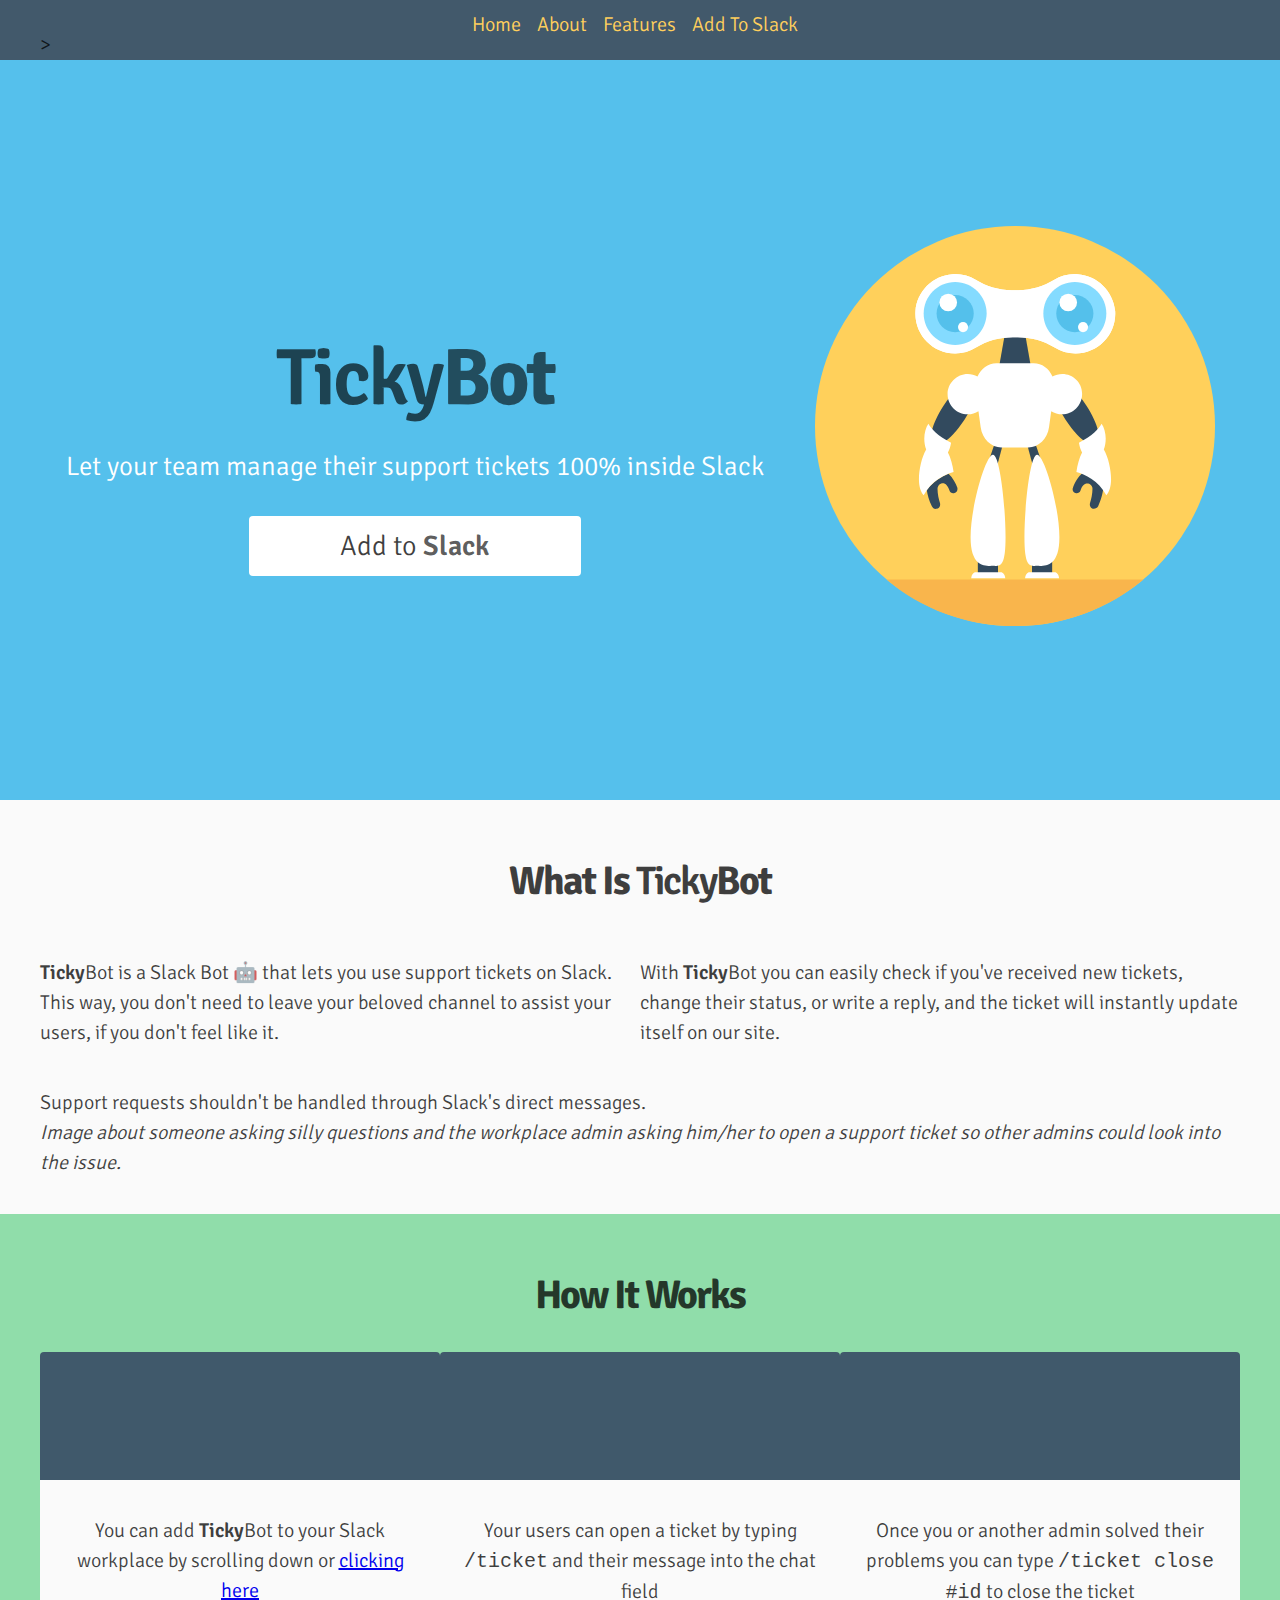
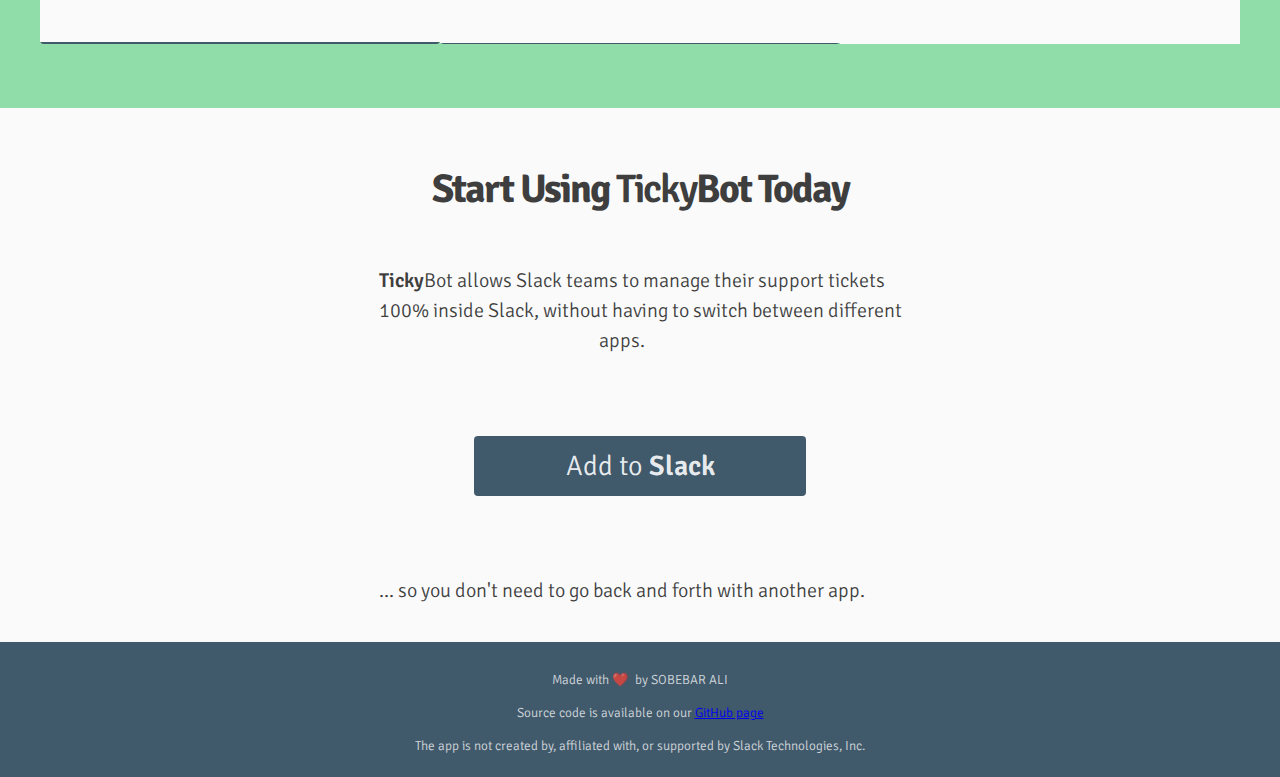
==== index.html @ decb024f "Rename TickyBot.html to index.html" ====
<!DOCTYPE html>
<html lang="en">
<head>
  <meta charset="UTF-8">
  <meta name="viewport" content="width=device-width, initial-scale=1.0">
  <meta http-equiv="X-UA-Compatible" content="ie=edge">
  <link rel="stylesheet" href="./style.css">
  <link rel="stylesheet" href="https://fonts.googleapis.com/css?family=Signika:300,600">
  <title>TickyBot</title>
</head>
  
<body>
  <!-- Navigation Bar -->
 <header>
    <nav class="main-nav">
        <div class="container">
          <ul>
            <li><a href="#home">Home</a></li>
            <li><a href="#about">About</a></li>
            <li><a href="#features">Features</a></li>
            <li><a href="#">Add To Slack</a></li>
          </ul
        </div>>
     </nav>
 </header>

 <!-- Section -TickyBot -->
 <main>
  <section class="page bot" id="home">
    <div class="container container--flex">
      <div class="bot__description">
        <h1>
          <strong>Ticky</strong>Bot</h1>
        <p class="slogan">Let your team manage their support tickets 100%&nbsp;inside&nbsp;Slack</p>
        <a class="btn-cta btn-cta--light" href="https://slack.com/oauth/authorize?client_id=39189849459.249480535796&scope=commands,bot,users%2Eprofile%3Aread,im%3Aread,chat%3Awrite%3Abot,team%3Aread">
          <img src="./5e594ad76535670e7f227f79c6b72799.png" alt="">
          <span>Add to
            <strong>Slack</strong>
          </span>
        </a>
      </div>
      <div class="hero__bot">
        <svg version="1.1" xmlns="http://www.w3.org/2000/svg" xmlns:xlink="http://www.w3.org/1999/xlink" x="0px" y="0px" viewBox="0 0 508 508"
          width="400px" height="400px">
          <circle style="fill:#FFD05B;" cx="254" cy="254" r="254" />
          <path style="fill:#F9B54C;" d="M90.8,448.8C134.8,486,191.6,508,254,508s118.8-22.4,163.2-59.2H90.8z" />
          <g>
            <polygon style="fill:#324A5E;" points="241.2,136.8 234,177.6 274,177.6 266.8,136.8" />
            <polygon style="fill:#324A5E;" points="288,300.4 276,302 268,272 278,270.8" />
            <polygon style="fill:#324A5E;" points="220,300.4 232,302 240,272 230,270.8" />
            <rect x="275.6" y="422.4" style="fill:#324A5E;" width="25.6" height="18.4" />
          </g>
          <path style="fill:#FFFFFF;" d="M310,447.2c-0.4-4.4-2.8-7.6-5.6-7.6h-32c-2.8,0-5.2,3.2-5.6,7.6H310z" />
          <rect x="206.8" y="422.4" style="fill:#324A5E;" width="25.6" height="18.4" />
          <g>
            <path style="fill:#FFFFFF;" d="M241.6,447.2c-0.4-4.4-2.8-7.6-5.6-7.6h-32c-2.8,0-5.2,3.2-5.6,7.6H241.6z" />
            <path style="fill:#FFFFFF;" d="M197.6,395.2c0,39.2,19.6,36.4,28.4,36.4c8.8,0,16,2.8,16-36.4s-7.2-104.8-16-104.8
            C216.8,290.4,197.6,356.4,197.6,395.2z" />
            <path style="fill:#FFFFFF;" d="M310.4,395.2c0,39.2-19.6,36.4-28.4,36.4s-16,2.8-16-36.4s7.2-104.8,16-104.8
            C291.2,290.4,310.4,356.4,310.4,395.2z" />
          </g>
          <g class="head">
            <path id="SVGCleanerId_0" style="fill:#FFFFFF;" d="M333.6,61.2c-10.8-0.8-21.2,2-29.6,7.2c-14,8.4-29.6,13.2-45.6,13.2h-8.8
              c-16,0-32-4.8-45.6-13.2c-8.4-5.2-18.8-8-29.6-7.2c-24.8,1.6-45.2,22-46.8,46.8c-2,29.2,21.2,54,50.4,54c9.6,0,18.8-2.8,26.4-7.6
              c14-8.8,30.4-13.2,46.8-13.2h6.4c16.4,0,32.8,4.4,46.8,13.2c7.6,4.8,16.8,7.6,26.4,7.6c29.2,0,52.4-24.4,50.4-54
              C378.8,82.8,358.4,62.8,333.6,61.2z" />
            <path id="SVGCleanerId_0_1_" style="fill:#FFFFFF;" d="M333.6,61.2c-10.8-0.8-21.2,2-29.6,7.2c-14,8.4-29.6,13.2-45.6,13.2h-8.8
              c-16,0-32-4.8-45.6-13.2c-8.4-5.2-18.8-8-29.6-7.2c-24.8,1.6-45.2,22-46.8,46.8c-2,29.2,21.2,54,50.4,54c9.6,0,18.8-2.8,26.4-7.6
              c14-8.8,30.4-13.2,46.8-13.2h6.4c16.4,0,32.8,4.4,46.8,13.2c7.6,4.8,16.8,7.6,26.4,7.6c29.2,0,52.4-24.4,50.4-54
              C378.8,82.8,358.4,62.8,333.6,61.2z" />
            <g>
              <path style="fill:#84DBFF;" d="M330,151.2c-22,0-40-18-40-40s18-40,40-40s40,18,40,40S352,151.2,330,151.2z" />
              <path style="fill:#84DBFF;" d="M178,151.2c-22,0-40-18-40-40s18-40,40-40s40,18,40,40C217.6,133.2,199.6,151.2,178,151.2z" />
            </g>
            <path style="fill:#54C0EB;" d="M330,134.8c-12.8,0-23.6-10.4-23.6-23.6s10.4-23.6,23.6-23.6c12.8,0,23.6,10.4,23.6,23.6
            S343.2,134.8,330,134.8z" />
            <g>
              <circle style="fill:#FFFFFF;" cx="321.6" cy="97.2" r="11.2" />
              <circle style="fill:#FFFFFF;" cx="340.4" cy="128.4" r="6.4" />
            </g>
            <path style="fill:#54C0EB;" d="M178,134.8c-12.8,0-23.6-10.4-23.6-23.6s10.4-23.6,23.6-23.6c12.8,0,23.6,10.4,23.6,23.6
            S190.8,134.8,178,134.8z" />
            <g>
              <circle style="fill:#FFFFFF;" cx="169.2" cy="97.2" r="11.2" />
              <circle style="fill:#FFFFFF;" cx="188" cy="128.4" r="6.4" />
            </g>
          </g>
          <g>
            <path style="fill:#324A5E;" d="M305.2,220.4c2.8,7.6,7.2,16.4,12.8,25.2c14.8,22.8,32.8,37.2,40,32.4s1.2-27.2-13.2-49.6
            c-5.6-8.8-12-16.4-17.6-22L305.2,220.4z" />
            <path style="fill:#324A5E;" d="M364.8,312.4c0,0,6.8,17.6-5.2,43.6c-0.8,2-3.2,3.2-5.6,3.2l0,0c-3.6-0.4-5.6-4-4.8-7.2
            c1.6-4.8,3.2-12,3.2-18.4c0-6-7.6-8.8-11.6-4.4c-1.6,1.6-2.8,4-3.6,6.8c-0.8,2.8-4,4-6.4,3.2l0,0c-2.8-0.8-4.4-4-3.2-6.8
            C331.6,321.6,342.8,300.4,364.8,312.4z" />
          </g>
          <path style="fill:#FFFFFF;" d="M376,321.6c0,9.6-2.4,16.4-6,20.4c-9.6-18.8-27.6-26.4-38-29.6c1.2-8.8,3.6-18,7.2-24.8 c-2-3.6-3.2-7.6-4-12.4c17.6-8.8,25.2-17.6,28.8-24c3.2,4.8,5.2,11.6,5.2,18.8c0,5.2-0.8,10-2.4,14C372.4,293.6,376,309.2,376,321.6 z"
          />
          <g>
            <path style="fill:#324A5E;" d="M202.8,220.4c-2.8,7.6-7.2,16.4-12.8,25.2c-14.8,22.8-32.8,37.2-40,32.4s-1.2-27.2,13.2-49.6
            c5.6-8.8,12-16.4,17.6-22L202.8,220.4z" />
            <path style="fill:#324A5E;" d="M177.2,339.2c-2.8,0.8-5.6-0.4-6.4-3.2c-0.8-2.8-2.4-5.2-3.6-6.8c-4-4.8-11.2-2-11.6,4.4
            c0,6.4,1.6,13.6,3.2,18.4c0,0.4,1.6,6-4.8,7.2c-2.4,0.4-4.4-0.8-5.6-3.2c-3.6-7.6-5.6-14.8-6.4-20.4c8-10.8,18.8-17.2,27.6-20.8
            c5.6,5.2,9.2,12.4,11.2,17.6C180.8,332.8,182,337.6,177.2,339.2z" />
          </g>
          <g>
            <path style="fill:#FFFFFF;" d="M132,321.6c0,9.6,2.4,16.4,6,20.4c9.6-18.8,27.6-26.4,38-29.6c-1.2-8.8-3.6-18-7.2-24.8
            c2-3.6,3.2-7.6,4-12.4c-17.6-8.8-25.2-17.6-28.8-24c-3.2,4.8-5.2,11.6-5.2,18.8c0,5.2,0.8,10,2.4,14
            C135.6,293.6,132,309.2,132,321.6z" />
            <path style="fill:#FFFFFF;" d="M314,188c-4.4,0-8.8,1.2-12.4,3.2c-4.4-10-13.2-16.8-24-16.8h-47.2c-10.8,0-19.6,7.2-24,16.8
            c-3.6-2-8-3.2-12.4-3.2c-14,0-25.6,11.6-25.6,25.6s11.6,25.6,25.6,25.6c5.2,0,9.6-1.6,13.6-4l2.8,20.4c2,14.8,13.2,25.6,26.4,25.6
            h34c13.2,0,24.4-10.8,26.4-25.6l2.8-20.4c4,2.4,8.8,4,13.6,4c14,0,25.6-11.6,25.6-25.6C339.6,199.2,328,188,314,188z"
          />
        </g>
      </svg>
    </div>
  </div>
</section>

<!-- Section What is Tickybot -->

<section class="page" id="about">
  <div class="container container--flex">
    <h3 class="page__title">What Is
      <strong>Ticky</strong>Bot</h3>
    <div class="page__half">
      <p>
        <strong>Ticky</strong>Bot is a Slack Bot 🤖 that lets you use support tickets on Slack. This way, you don't need to leave
        your beloved channel to assist your users, if you don't feel like it.</p>
    </div>
    <div class="page__half">
      <p>With
        <strong>Ticky</strong>Bot you can easily check if you've received new tickets, change their status, or write a reply,
        and the ticket will instantly update itself on our site.</p>
    </div>
    <div class="page__full">
      <p>Support requests shouldn't be handled through Slack's direct messages.
        <br>
        <em>Image about someone asking silly questions and the workplace admin asking him/her to open a support ticket so
          other admins could look into the issue.</em>
      </p>
    </div>
  </div>
</section>

<!-- Section Tickybot Features -->

<section class="page about_features" id="features">
  <div class="container container--flex">
    <h3 class="page__title">How It Works</h3>
    <div class="card page__third">
      <img class="card__img" src="./5e294ff6045f826e1b4f452df8897fb8.svg"   alt="">
      <div class="card__description">
        <p>You can add
          <strong>Ticky</strong>Bot to your Slack workplace by scrolling down or
          <a href="#cta">clicking here</a>
        </p>
      </div>
    </div>
    <div class="card page__third">
      <img class="card__img" src="./download.svg" alt="">
      <div class="card__description">
        <p>Your users can open a ticket by typing
          <code>/ticket</code> and their message into the chat field</p>
      </div>
    </div>
    <div class="card page__third">
      <img class="card__img" src="./61dc5059d07b210a9e0a7881695a8e03.svg" alt="">
      <div class="card__description">
        <p>Once you or another admin solved their problems you can type
          <code>/ticket close #id</code> to close the ticket</p>
      </div>
    </div>
  </div>
</section>

<!-- Section How Tickybot works -->

<section class="page cta" id="cta">
  <div class="container container--flex container--narrow">
    <h3 class="page__title">Start Using
      <strong>Ticky</strong>Bot Today</h3>
    <div class="page__full">
      <p>
        <strong>Ticky</strong>Bot allows Slack teams to manage their support tickets <br> 100% inside Slack, without having to switch
        between different <br> &nbsp &nbsp&nbsp&nbsp&nbsp&nbsp&nbsp&nbsp&nbsp&nbsp&nbsp&nbsp&nbsp&nbsp&nbsp&nbsp&nbsp&nbsp&nbsp&nbsp&nbsp&nbsp&nbsp&nbsp&nbsp&nbsp&nbsp&nbsp&nbsp&nbsp&nbsp&nbsp&nbsp&nbsp&nbsp&nbsp&nbsp&nbsp&nbsp&nbsp&nbsp&nbsp&nbsp&nbsp&nbsp&nbsp&nbsp&nbsp&nbsp&nbsp&nbsp&nbsp&nbsp&nbspapps.</p>
      <a class="btn-cta btn-cta--dark btn-cta--extra-margin" href="https://slack.com/oauth/authorize?client_id=39189849459.249480535796&scope=commands,bot,users%2Eprofile%3Aread,im%3Aread,chat%3Awrite%3Abot,team%3Aread">
        <img src="5e594ad76535670e7f227f79c6b72799.svg" alt="">
        <span>Add to
          <strong>Slack</strong>
        </span>
      </a>
      <p>... so you don't need to go back and forth with another app.</p>
    </div>
  </div>
</section>

<!-- Section Ends -->


<!--Footer -->
    <footer class="site-footer">
      <div class="container">
        <p>Made with
          <span class="emoji" role="img" aria-label="Love">❤️</span> by SOBEBAR ALI</p>
        <p>Source code is available on our
          <a href="https://github.com/sobebarali/Tickyboy" target="_blank" rel="noopener noreferrer">GitHub page</a>
        </p>
        <p>The app is not created by, affiliated with, or supported by Slack Technologies, Inc.</p>
      </div>
    </footer>
  <!-- footer Ends -->
  </main>
</body>
</html>
---- style.css ----
html, body {
  background-color: #fafafa;
  box-sizing: border-box;
  color: rgba(0, 0, 0, .75);
  font-family: Signika, -apple-system, BlinkMacSystemFont, Segoe UI, Roboto, Helvetica, Arial, sans-serif;
  font-weight: 300;
  line-height: 1.5;
  margin: 0;
  
}
/* HEADER */
header {
  background-color: #42596b;
  font-family: Signika, Roboto, Helvetica, Arial, sans-serif;
}

header nav ul {
  margin: 0;
  height: 30px;
  list-style: none;
  display: flex;
  justify-content: center;
  align-items: center;
  font-size: 20px;
}
 

header nav ul li {
  margin-right: 16px;
  margin-top: 20px;
}
  
  

header nav ul li:last-child {
  margin-right: 50px;
}

header nav ul li a {
  text-decoration: none;
  color: #ffcf5c;
  font-size: 20px;
  font-weight: 300;
  transition: color .3s ease-in-out;
  
}

header nav ul li a:hover {
  color: white;
}

/* SECTION 1 */

.page{
  padding: 1rem;
}

.container--flex {
  align-items: center;
  display: flex;
  flex-wrap: wrap;
  justify-content: space-around;
}
  

.container {
font-size: 1.25rem;
margin: 0 auto;
max-width: 1200px;
padding: 0 1rem;
width: 100%;
}

 
.bot {
  align-items: center;
  background-color: #55c0ec;
  display: flex;
  flex-direction: column;
  justify-content: center;
  min-height: calc(100vh - 12rem);
}
 
  
.bot__description {
  text-align: center;
}

.bot__description h1 {
  color: rgba(0,0,0,.6);
  font-size: 5rem;
  letter-spacing: -.1875rem;
  line-height: 1;
  margin-bottom: 2rem;
}

.bot__description strong {
  color: rgba(0,0,0,.65);
}

strong {
  font-weight: 600;
}

.slogan {
  color: #fff;
  font-size: 1.675rem;
  font-weight: 300;
  line-height: 1.25;
  margin-bottom: 2rem;
}
 
.btn-cta {
  align-items: center;
  background-color: #fff;
  border: 0;
  border-radius: 4px;
  color: inherit;
  cursor: pointer;
  display: flex;
  font-size: 1.75rem;
  line-height: 1;
  justify-content: center;
  margin: 0 auto;
  max-width: 300px;
  padding: 1rem;
  text-decoration: none;
  transition: background-color .3s ease-in-out,-webkit-transform .3s ease-in-out;
  width: 100%;
 }
  
 .page__title {
   flex-basis: 100%;
   font-size: 2.5rem;
   letter-spacing: -.125rem;
   line-height: 1.25;
   margin-bottom: 2rem;
   position: relative;
   text-align: center;
 }

 .page__half {
   flex: 1 0 calc(50% - 2rem);
 }
  

 .about_features {
   background-color: #90ddaa;
 }

 .card {
   align-items: center;
   align-self: stretch;
   background-color: #40596b;
   border-radius: 4px;
   display: flex;
   flex-direction: column;
   margin-bottom: 3rem;
   padding: 0;
   text-align: center;
 }

 .page__third {
   flex: 1 0 calc(33.33333% - 2rem);
 }

 .card__description {
  background-color: #fafafa;
  padding: 1rem;
} 

.card__img {
  margin: 4rem 0;
  width: 224px;
}

img {
border-style: none;
}
.btn-cta--extra-margin {
  margin: 5rem auto;
}
.btn-cta--dark {
  background-color: #40596b;
  color: hsla(0,0%,100%,.9);
}
.site-footer {
  padding-bottom: 1rem;
  padding-top: 1rem;
  background-color: #40596b;
}
.site-footer p {
  color: hsla(0,0%,100%,.75);
  font-size: .825rem;
  margin-bottom: .25rem;
  text-align: center;
}
  
.emoji {
  margin-right: .25rem;
}
  
.back-to-top img {
  width: 2rem;
}
img {
  border-style: none;
}
.screen-reader-text {
  border: 0;
  clip: rect(0 0 0 0);
  height: 1px;
  overflow: hidden;
  padding: 0;
  position: absolute;
  white-space: nowrap;
  width: 1px;
}
.gr__tooltip {
  position: absolute;
  opacity: 0;
  top: -9999px;
  z-index: 2147483647;
  display: inline-block;
  width: 240px;
  font-family: Lato !important;
  transition: opacity 0.2s ease-out 0.4s;
}
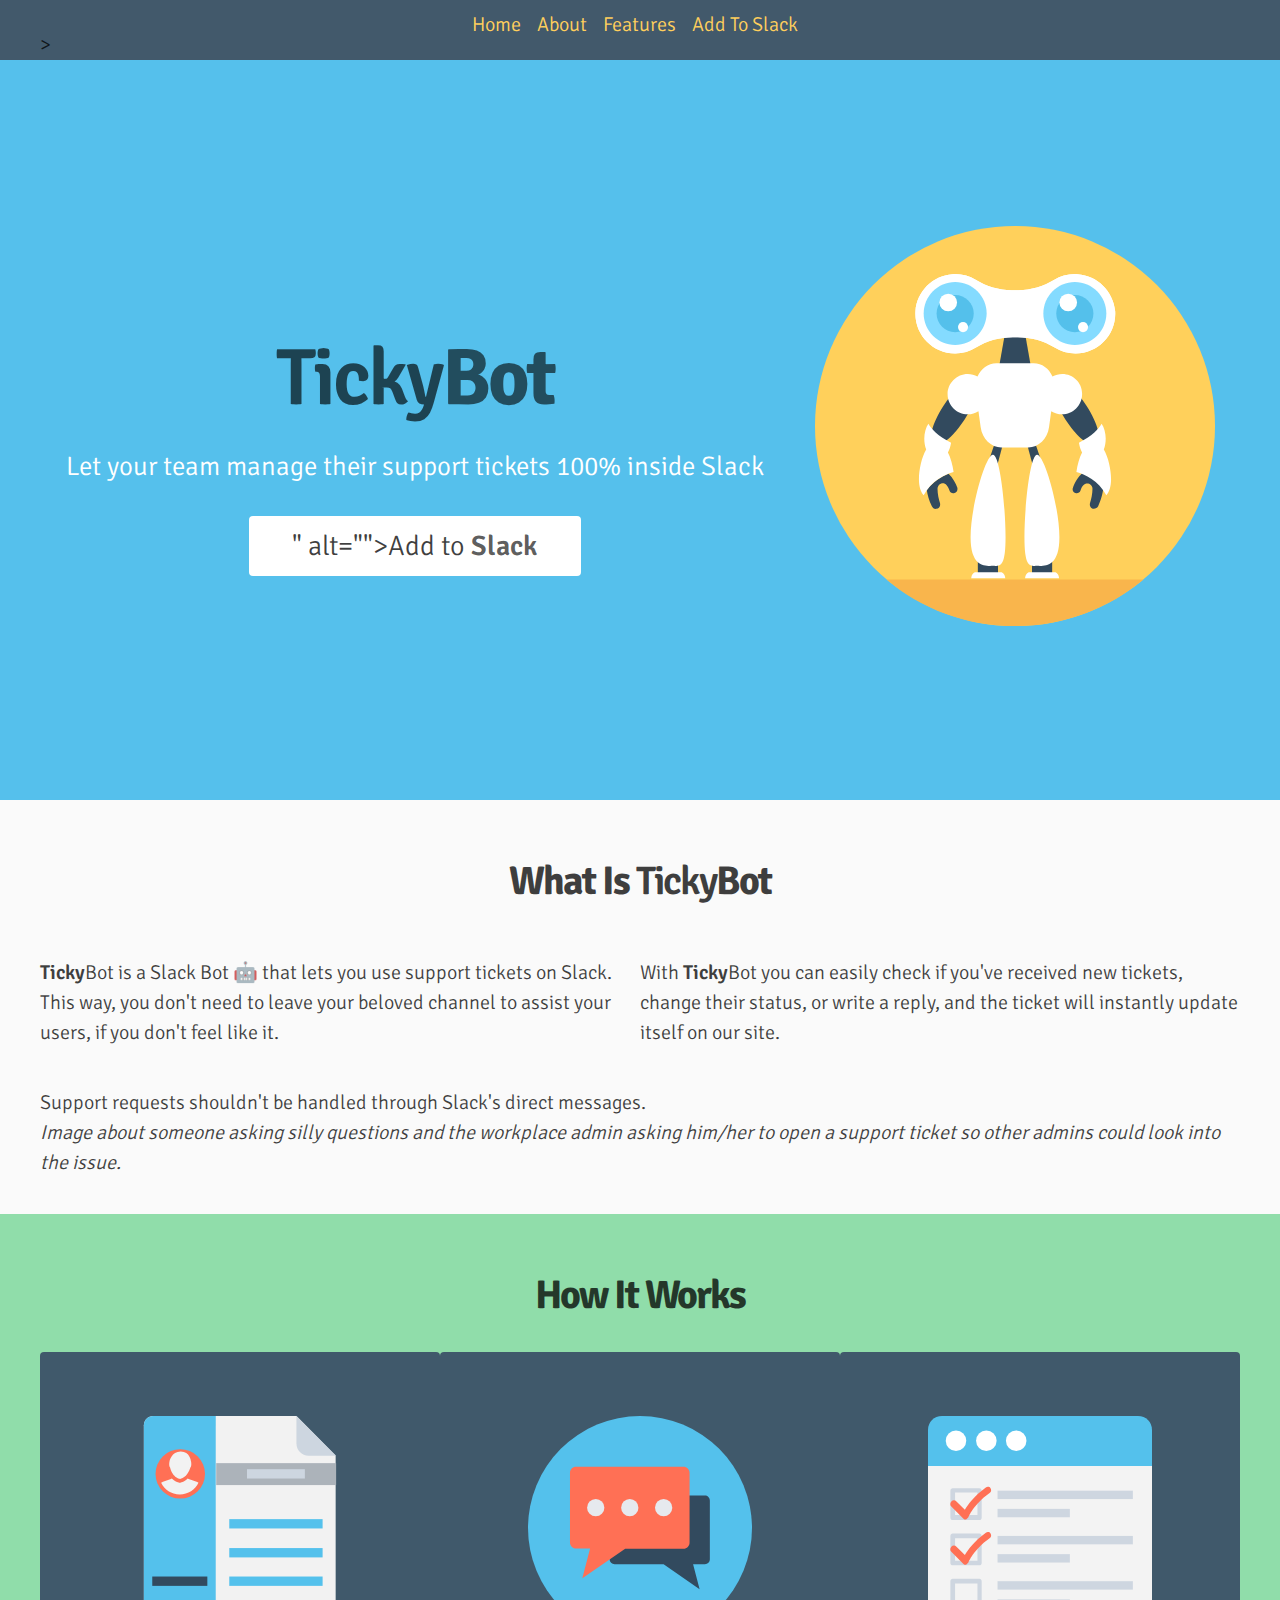
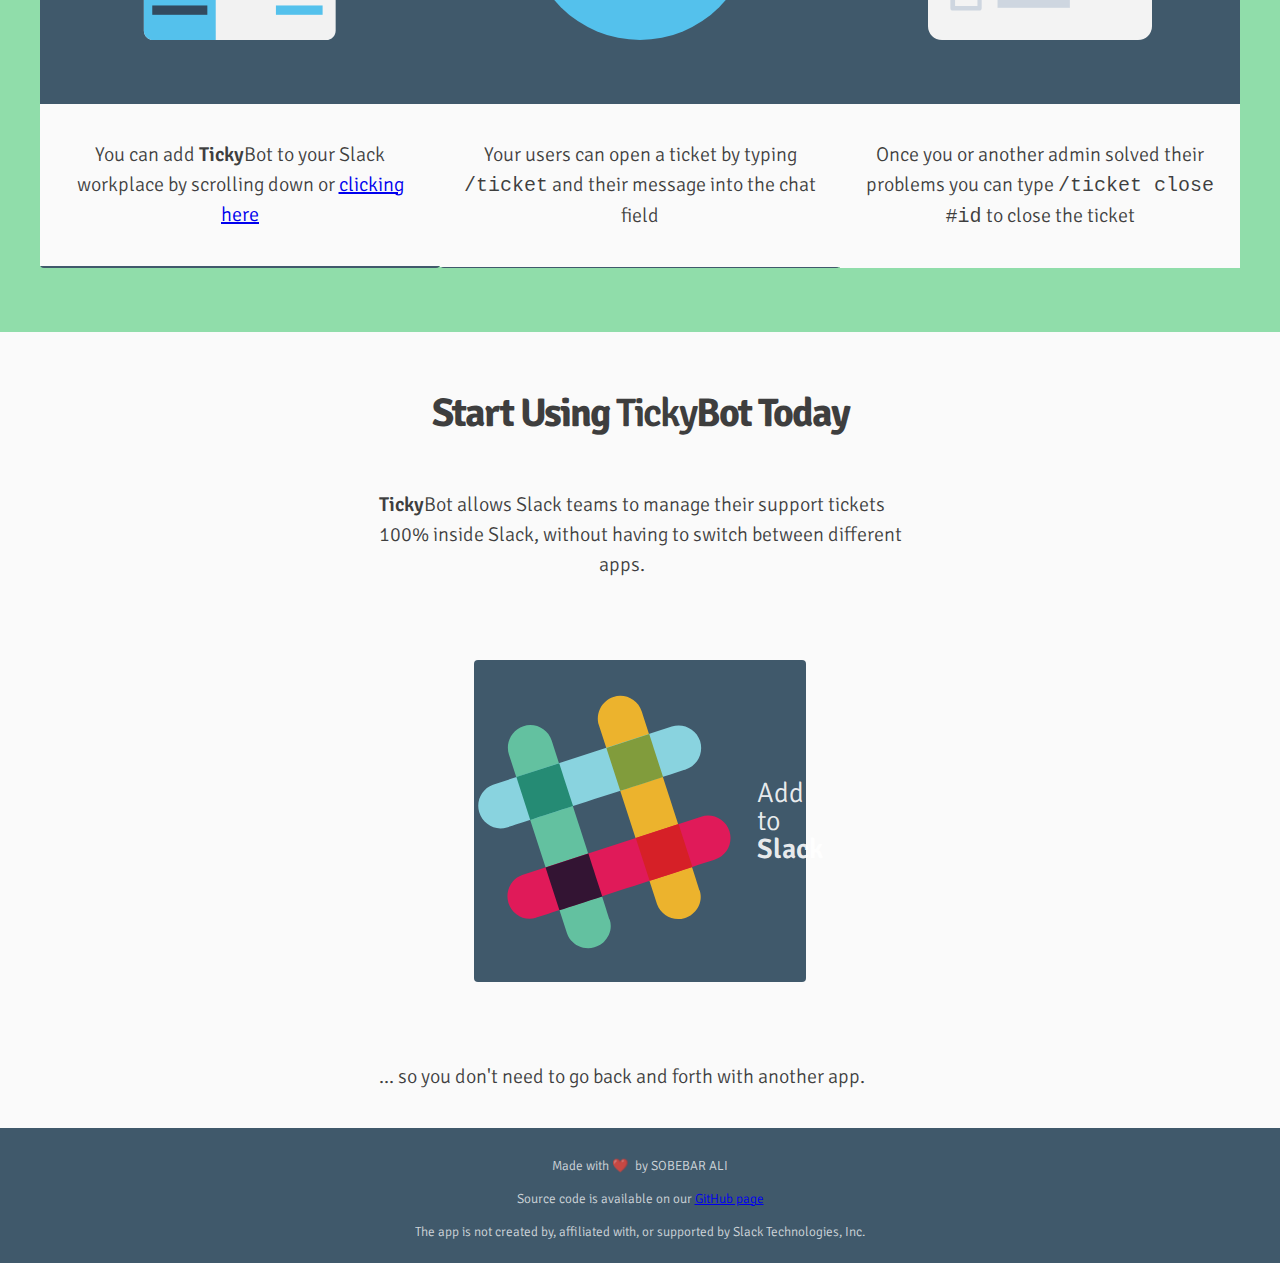
==== commit 00b6f734: "Update index.html" ====
--- a/index.html
+++ b/index.html
@@ -33,7 +33,7 @@
           <strong>Ticky</strong>Bot</h1>
         <p class="slogan">Let your team manage their support tickets 100%&nbsp;inside&nbsp;Slack</p>
         <a class="btn-cta btn-cta--light" href="https://slack.com/oauth/authorize?client_id=39189849459.249480535796&scope=commands,bot,users%2Eprofile%3Aread,im%3Aread,chat%3Awrite%3Abot,team%3Aread">
-          <img src="./5e594ad76535670e7f227f79c6b72799.png" alt="">
+          <img src="./<img src="5e594ad76535670e7f227f79c6b72799.svg" alt="">" alt="">
           <span>Add to
             <strong>Slack</strong>
           </span>
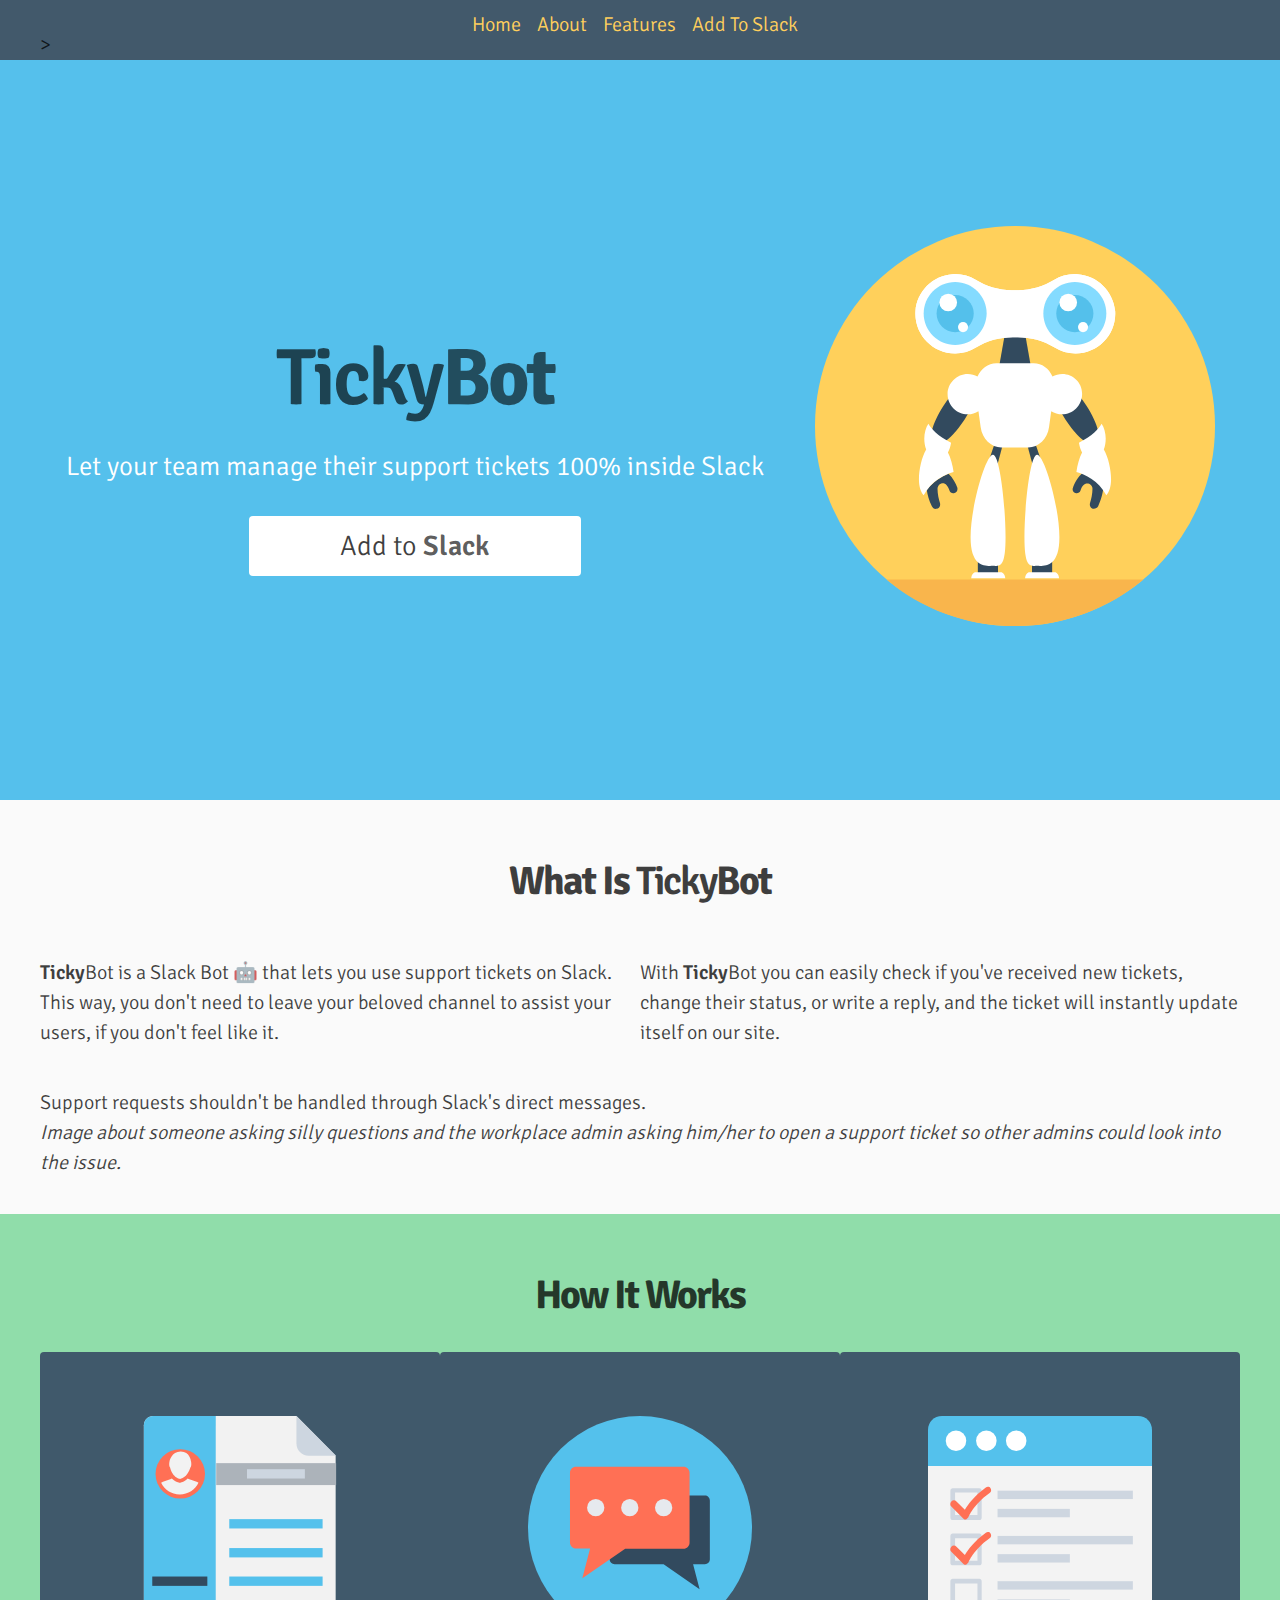
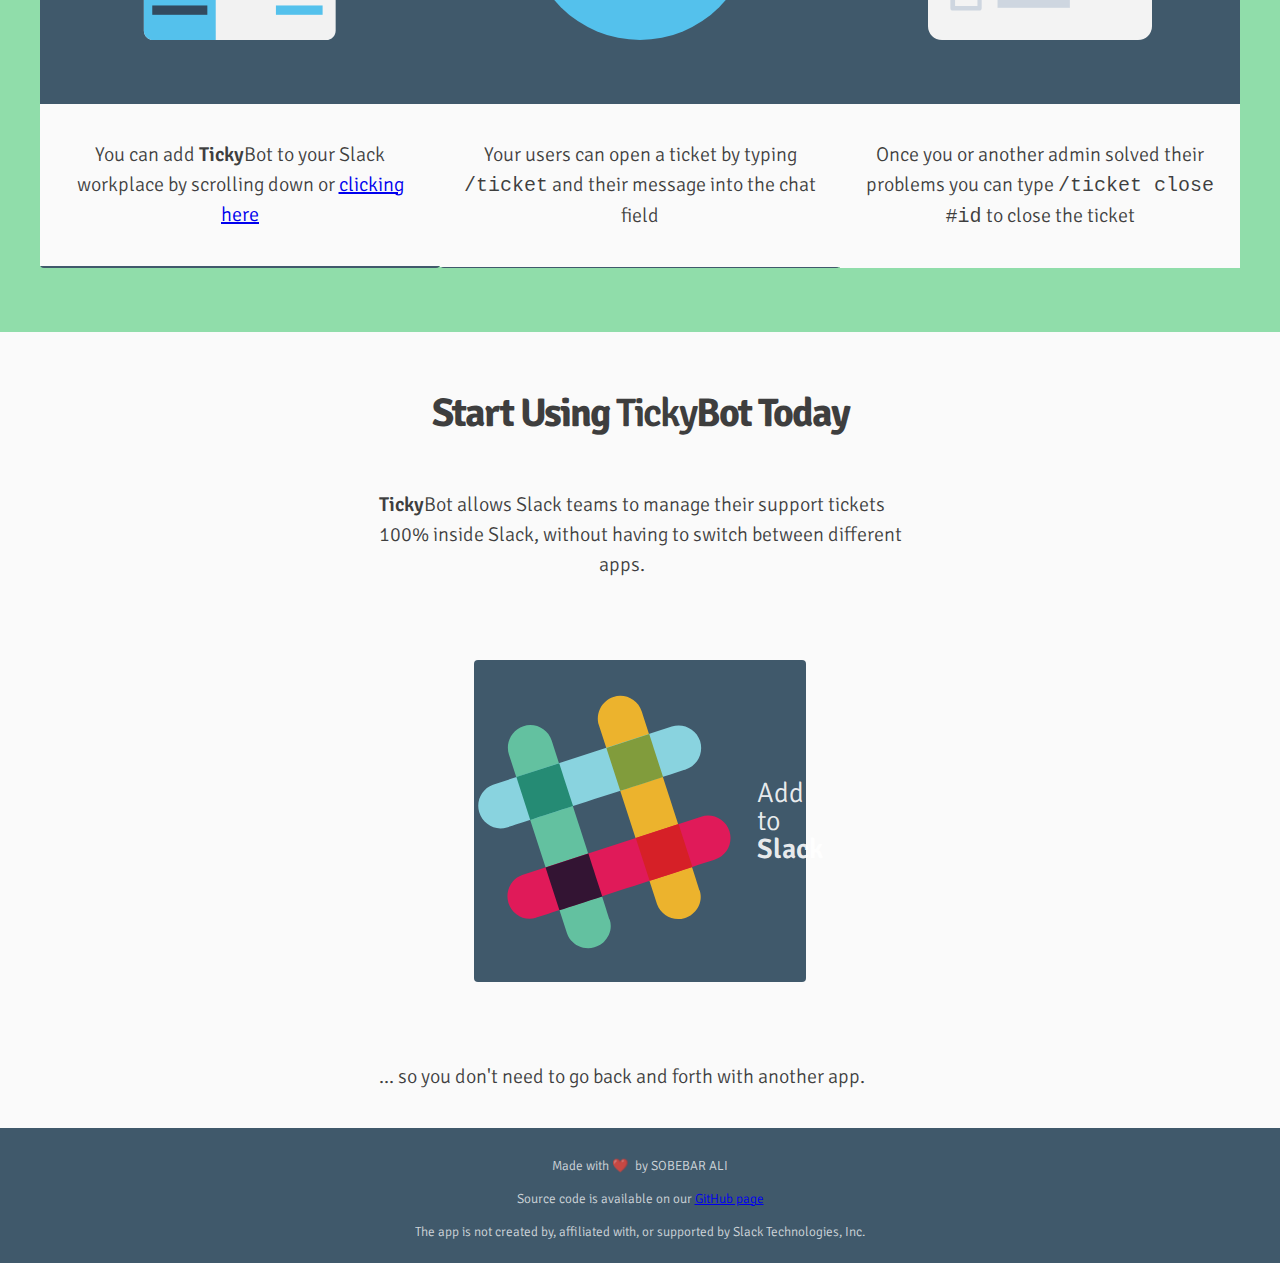
==== commit a0ba29d9: "Update index.html" ====
--- a/index.html
+++ b/index.html
@@ -33,7 +33,7 @@
           <strong>Ticky</strong>Bot</h1>
         <p class="slogan">Let your team manage their support tickets 100%&nbsp;inside&nbsp;Slack</p>
         <a class="btn-cta btn-cta--light" href="https://slack.com/oauth/authorize?client_id=39189849459.249480535796&scope=commands,bot,users%2Eprofile%3Aread,im%3Aread,chat%3Awrite%3Abot,team%3Aread">
-          <img src="./<img src="5e594ad76535670e7f227f79c6b72799.svg" alt="">" alt="">
+          <img src="./<img src="5e594ad76535670e7f227f79c6b72799.svg" alt="">
           <span>Add to
             <strong>Slack</strong>
           </span>
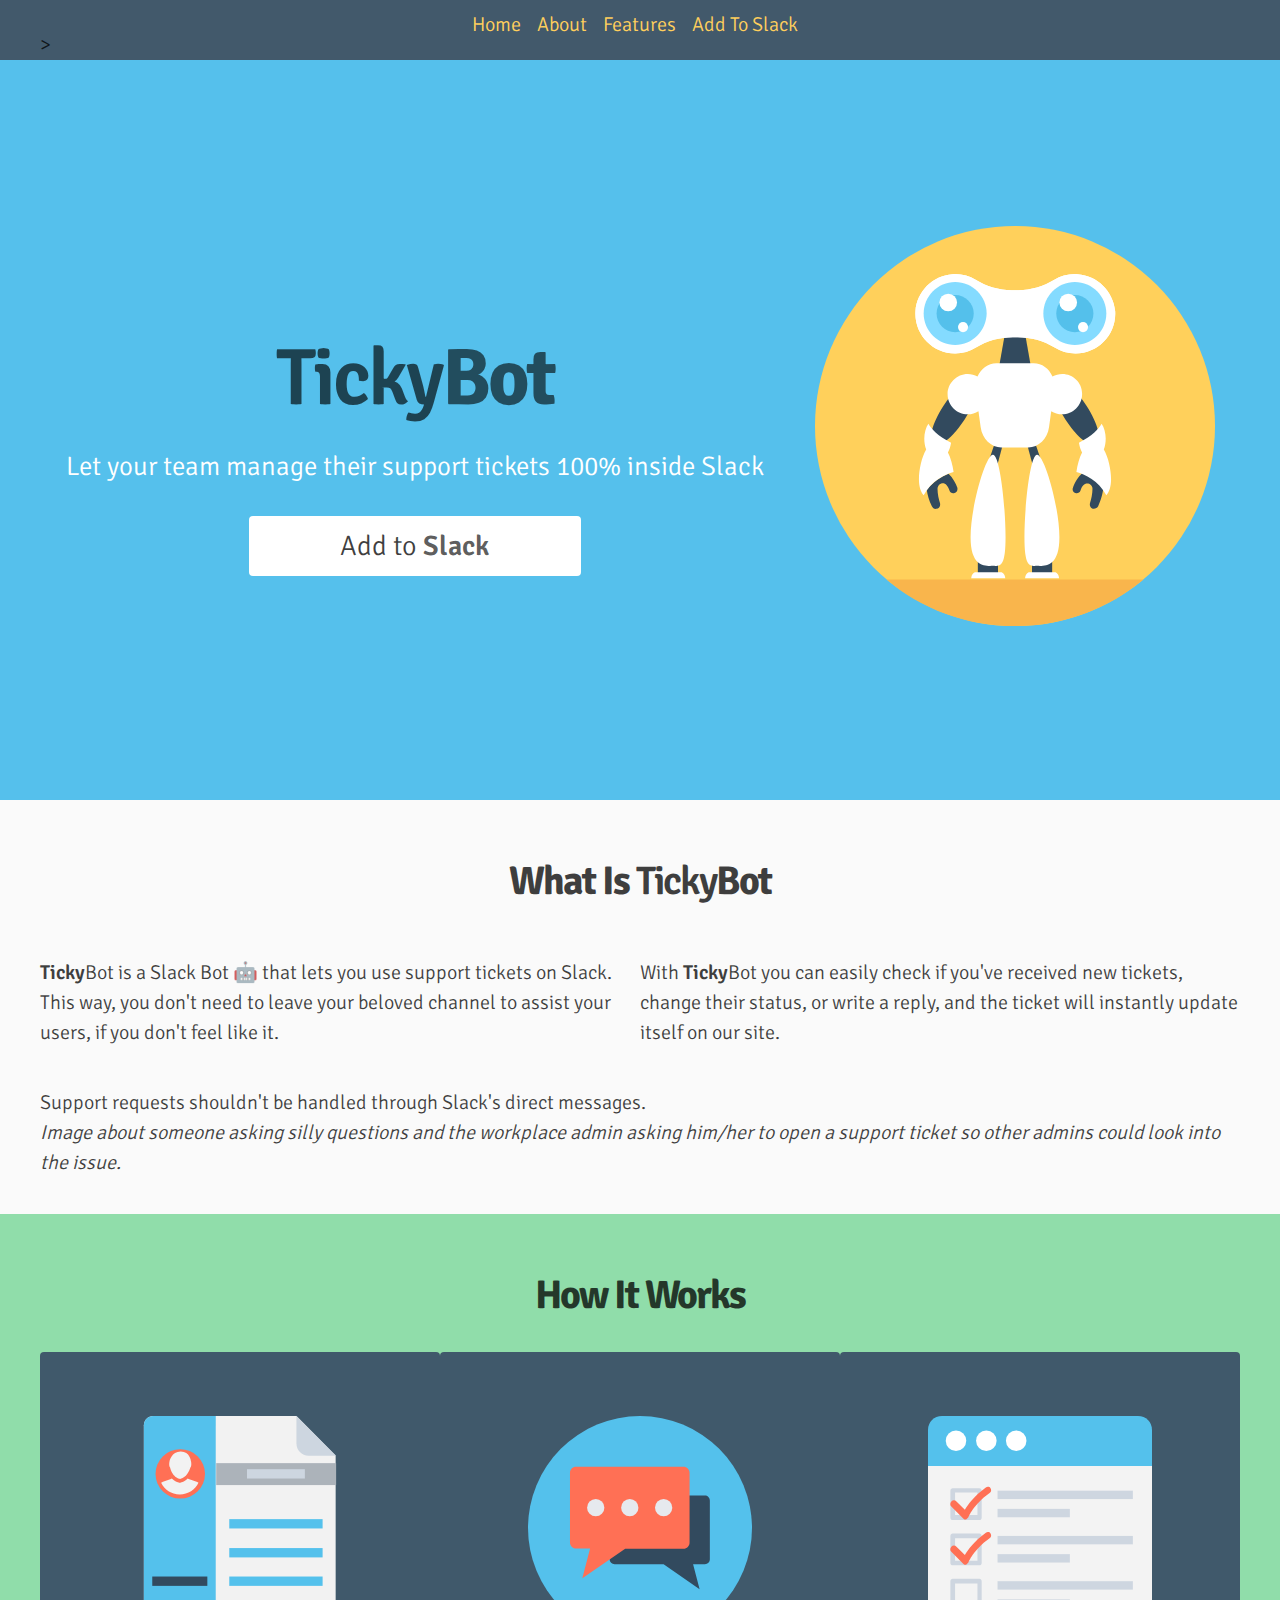
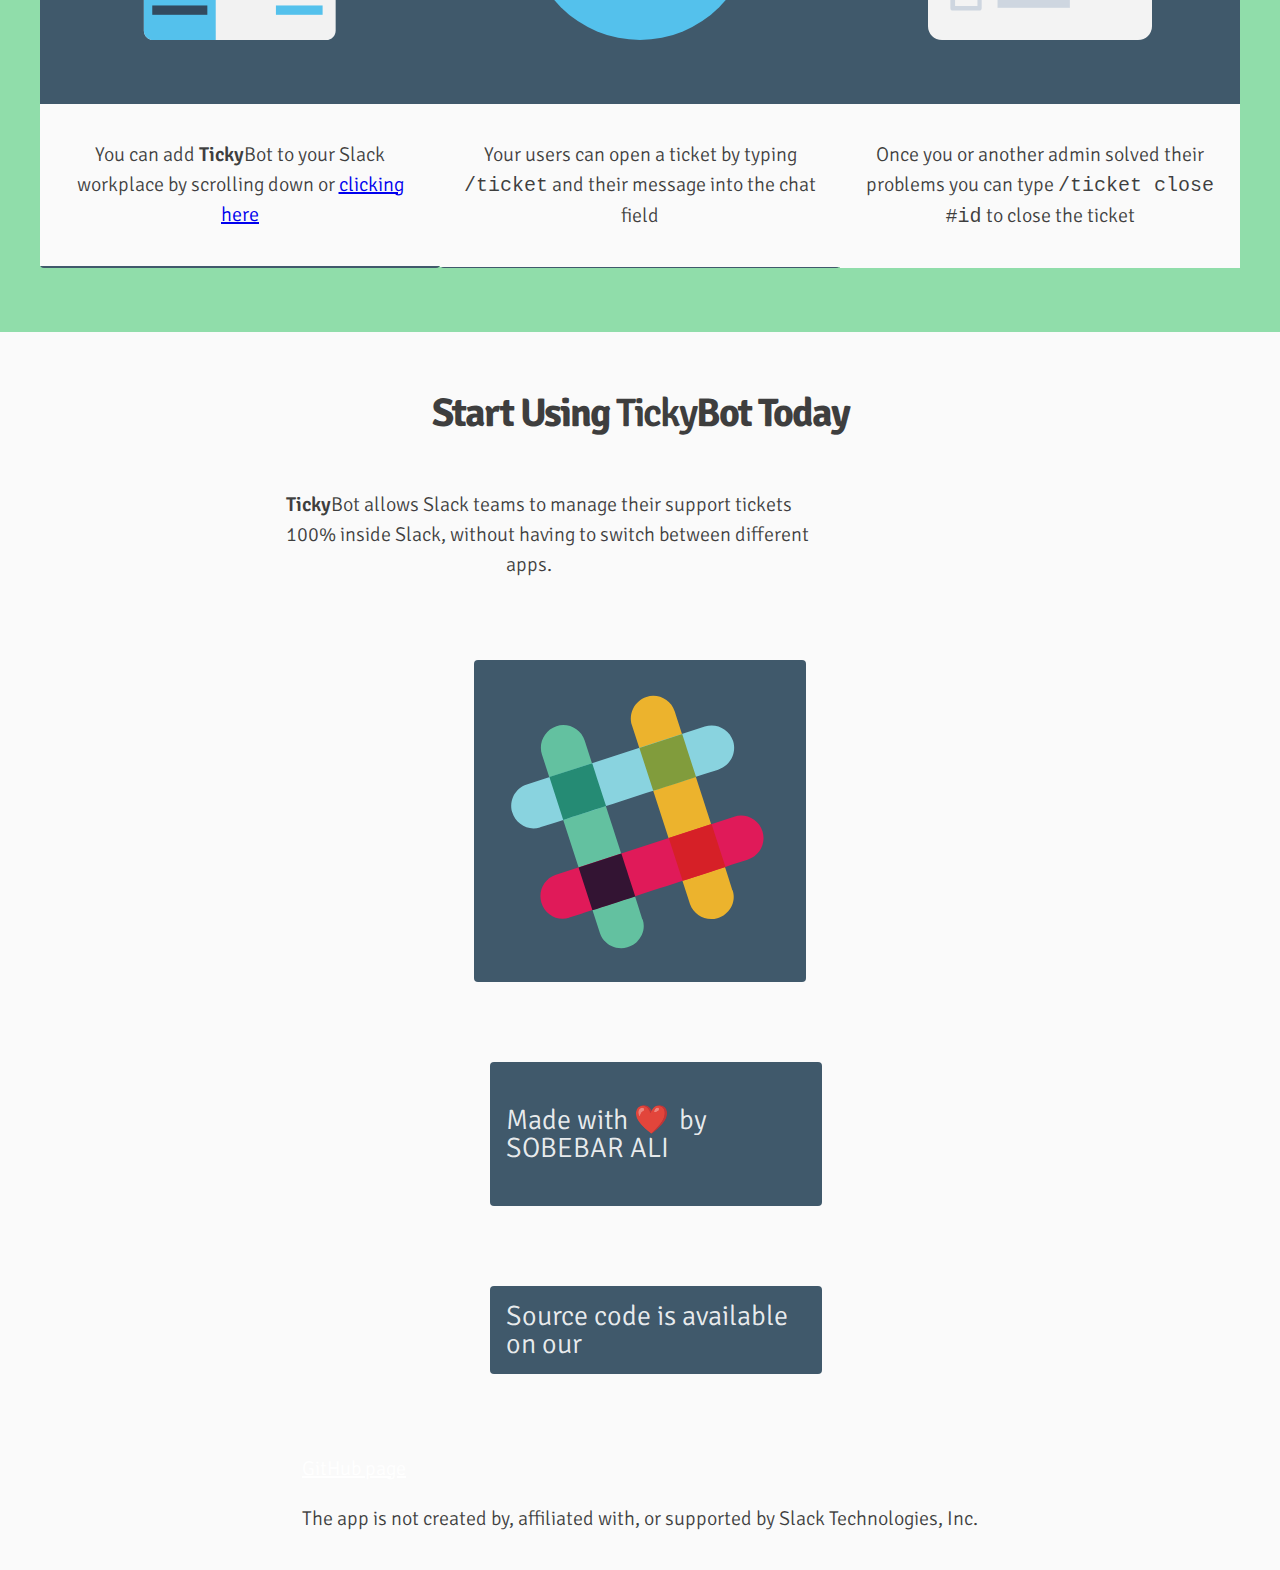
==== commit 2232e161: "Update index.html" ====
--- a/index.html
+++ b/index.html
@@ -33,7 +33,7 @@
           <strong>Ticky</strong>Bot</h1>
         <p class="slogan">Let your team manage their support tickets 100%&nbsp;inside&nbsp;Slack</p>
         <a class="btn-cta btn-cta--light" href="https://slack.com/oauth/authorize?client_id=39189849459.249480535796&scope=commands,bot,users%2Eprofile%3Aread,im%3Aread,chat%3Awrite%3Abot,team%3Aread">
-          <img src="./<img src="5e594ad76535670e7f227f79c6b72799.svg" alt="">
+          <img src="./<img src="5e594ad76535670e7f227f79c6b72799.svg" alt="" sizes="40 * 28.6">
           <span>Add to
             <strong>Slack</strong>
           </span>
@@ -183,7 +183,7 @@
         <strong>Ticky</strong>Bot allows Slack teams to manage their support tickets <br> 100% inside Slack, without having to switch
         between different <br> &nbsp &nbsp&nbsp&nbsp&nbsp&nbsp&nbsp&nbsp&nbsp&nbsp&nbsp&nbsp&nbsp&nbsp&nbsp&nbsp&nbsp&nbsp&nbsp&nbsp&nbsp&nbsp&nbsp&nbsp&nbsp&nbsp&nbsp&nbsp&nbsp&nbsp&nbsp&nbsp&nbsp&nbsp&nbsp&nbsp&nbsp&nbsp&nbsp&nbsp&nbsp&nbsp&nbsp&nbsp&nbsp&nbsp&nbsp&nbsp&nbsp&nbsp&nbsp&nbsp&nbsp&nbspapps.</p>
       <a class="btn-cta btn-cta--dark btn-cta--extra-margin" href="https://slack.com/oauth/authorize?client_id=39189849459.249480535796&scope=commands,bot,users%2Eprofile%3Aread,im%3Aread,chat%3Awrite%3Abot,team%3Aread">
-        <img src="5e594ad76535670e7f227f79c6b72799.svg" alt="">
+        <img src="5e594ad76535670e7f227f79c6b72799.svg" alt="" sizes="40 * 38.6>
         <span>Add to
           <strong>Slack</strong>
         </span>
@@ -202,7 +202,7 @@
         <p>Made with
           <span class="emoji" role="img" aria-label="Love">❤️</span> by SOBEBAR ALI</p>
         <p>Source code is available on our
-          <a href="https://github.com/sobebarali/Tickyboy" target="_blank" rel="noopener noreferrer">GitHub page</a>
+          <a style="color: white;" href="https://github.com/sobebarali/Tickyboy" target="_blank" rel="noopener noreferrer">GitHub page</a>
         </p>
         <p>The app is not created by, affiliated with, or supported by Slack Technologies, Inc.</p>
       </div>
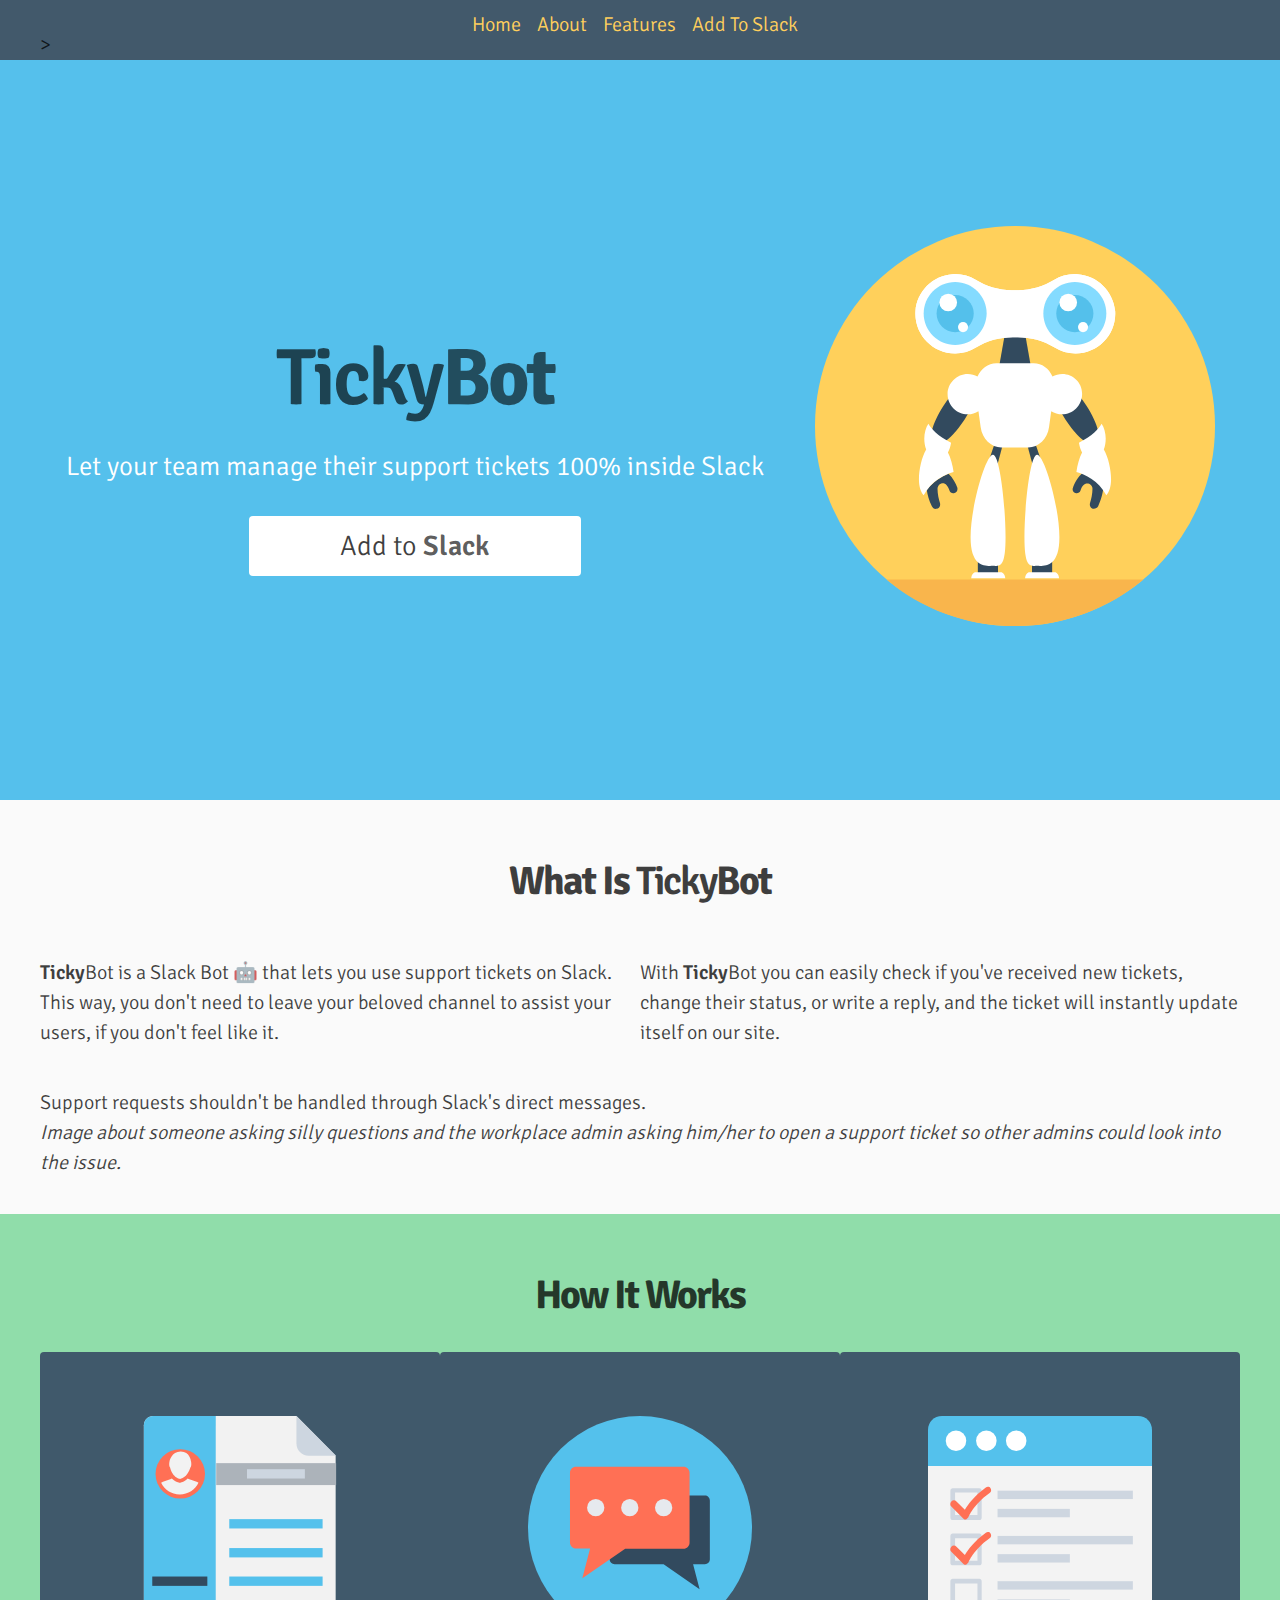
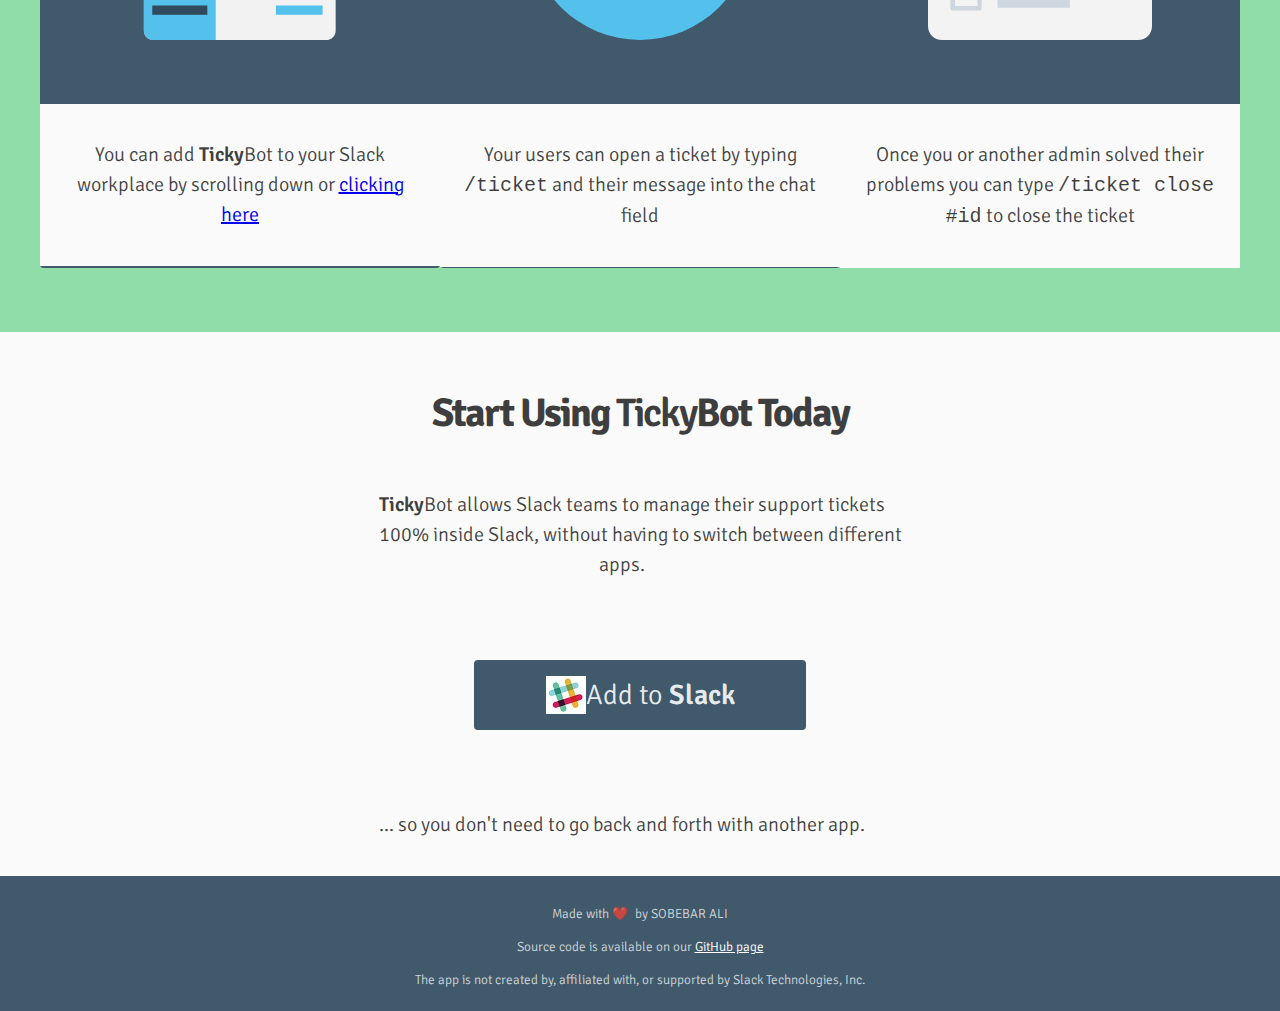
==== commit 404a765a: "Update index.html" ====
--- a/index.html
+++ b/index.html
@@ -33,7 +33,7 @@
           <strong>Ticky</strong>Bot</h1>
         <p class="slogan">Let your team manage their support tickets 100%&nbsp;inside&nbsp;Slack</p>
         <a class="btn-cta btn-cta--light" href="https://slack.com/oauth/authorize?client_id=39189849459.249480535796&scope=commands,bot,users%2Eprofile%3Aread,im%3Aread,chat%3Awrite%3Abot,team%3Aread">
-          <img src="./<img src="5e594ad76535670e7f227f79c6b72799.svg" alt="" sizes="40 * 28.6">
+          <img src="./<img src="5e594ad76535670e7f227f79c6b72799.jpg" alt="" >
           <span>Add to
             <strong>Slack</strong>
           </span>
@@ -183,7 +183,7 @@
         <strong>Ticky</strong>Bot allows Slack teams to manage their support tickets <br> 100% inside Slack, without having to switch
         between different <br> &nbsp &nbsp&nbsp&nbsp&nbsp&nbsp&nbsp&nbsp&nbsp&nbsp&nbsp&nbsp&nbsp&nbsp&nbsp&nbsp&nbsp&nbsp&nbsp&nbsp&nbsp&nbsp&nbsp&nbsp&nbsp&nbsp&nbsp&nbsp&nbsp&nbsp&nbsp&nbsp&nbsp&nbsp&nbsp&nbsp&nbsp&nbsp&nbsp&nbsp&nbsp&nbsp&nbsp&nbsp&nbsp&nbsp&nbsp&nbsp&nbsp&nbsp&nbsp&nbsp&nbsp&nbspapps.</p>
       <a class="btn-cta btn-cta--dark btn-cta--extra-margin" href="https://slack.com/oauth/authorize?client_id=39189849459.249480535796&scope=commands,bot,users%2Eprofile%3Aread,im%3Aread,chat%3Awrite%3Abot,team%3Aread">
-        <img src="5e594ad76535670e7f227f79c6b72799.svg" alt="" sizes="40 * 38.6>
+        <img src="5e594ad76535670e7f227f79c6b72799.jpg" alt="" >
         <span>Add to
           <strong>Slack</strong>
         </span>
